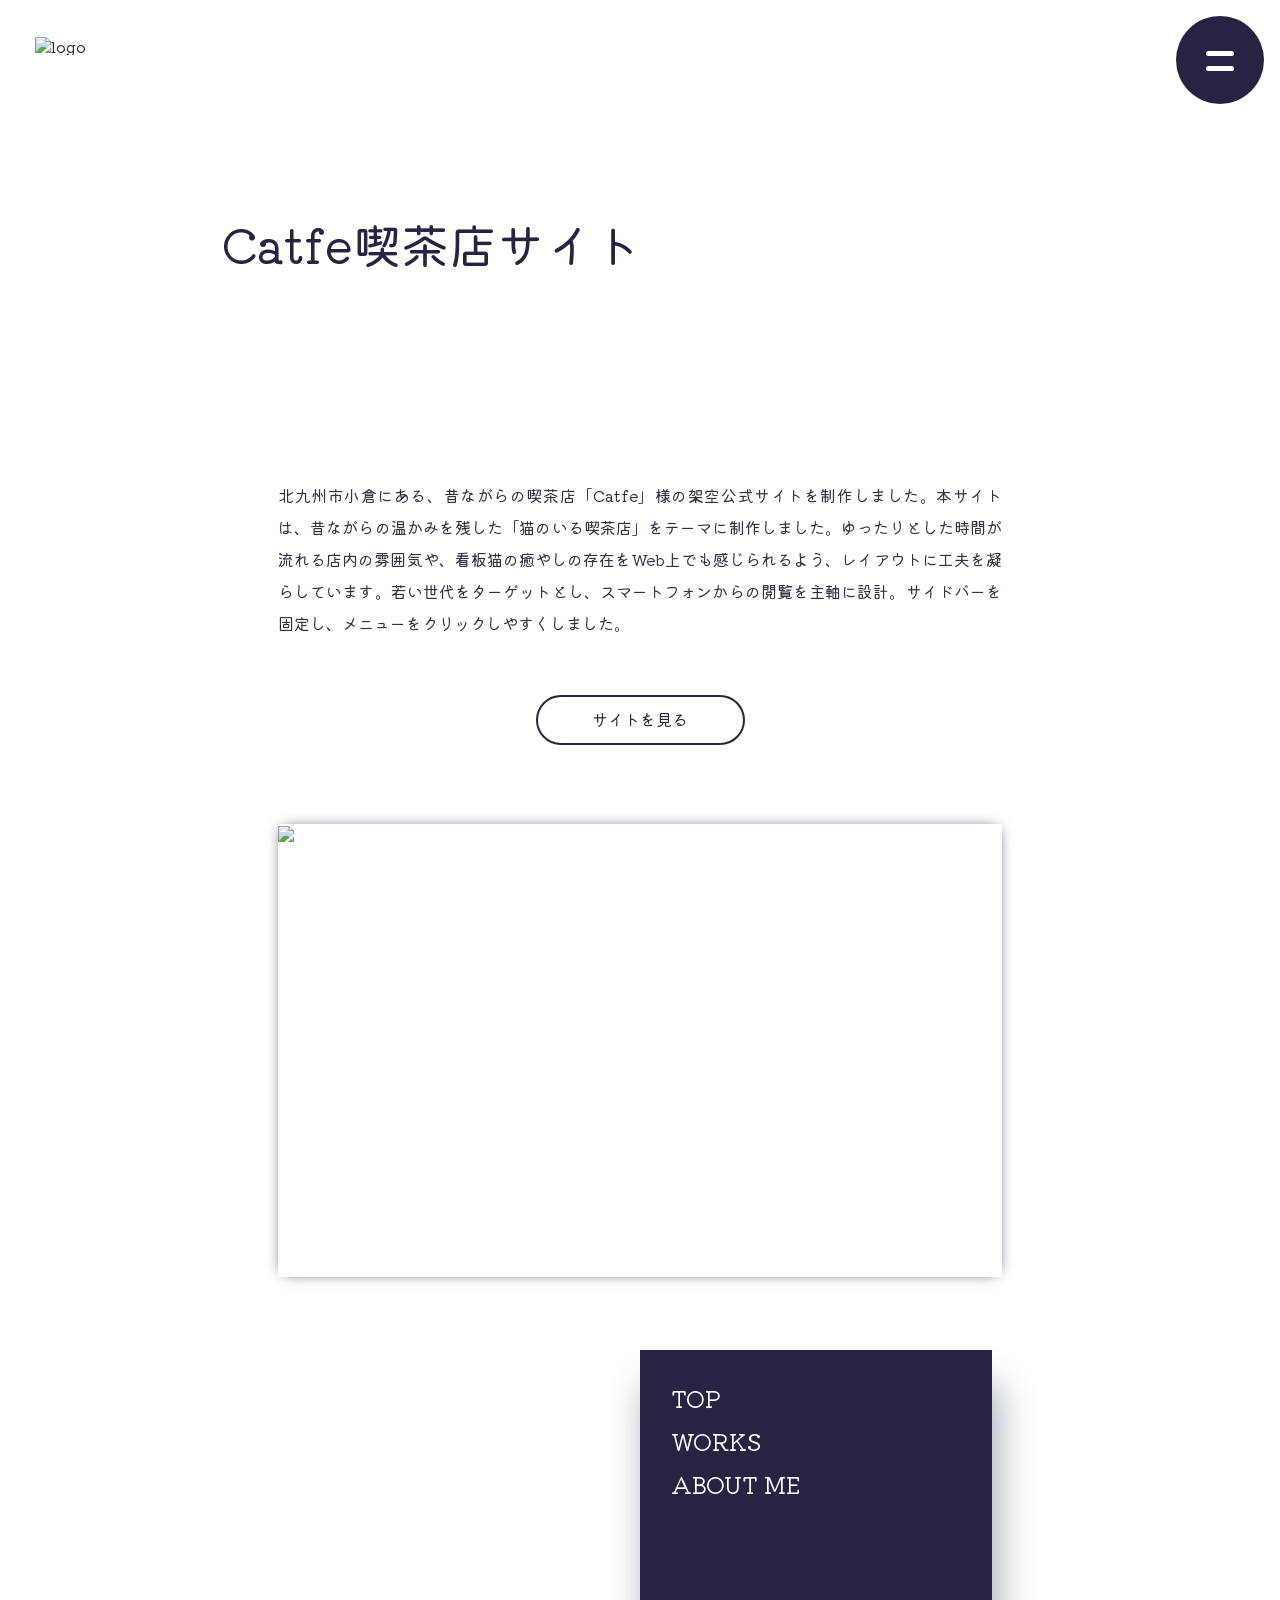
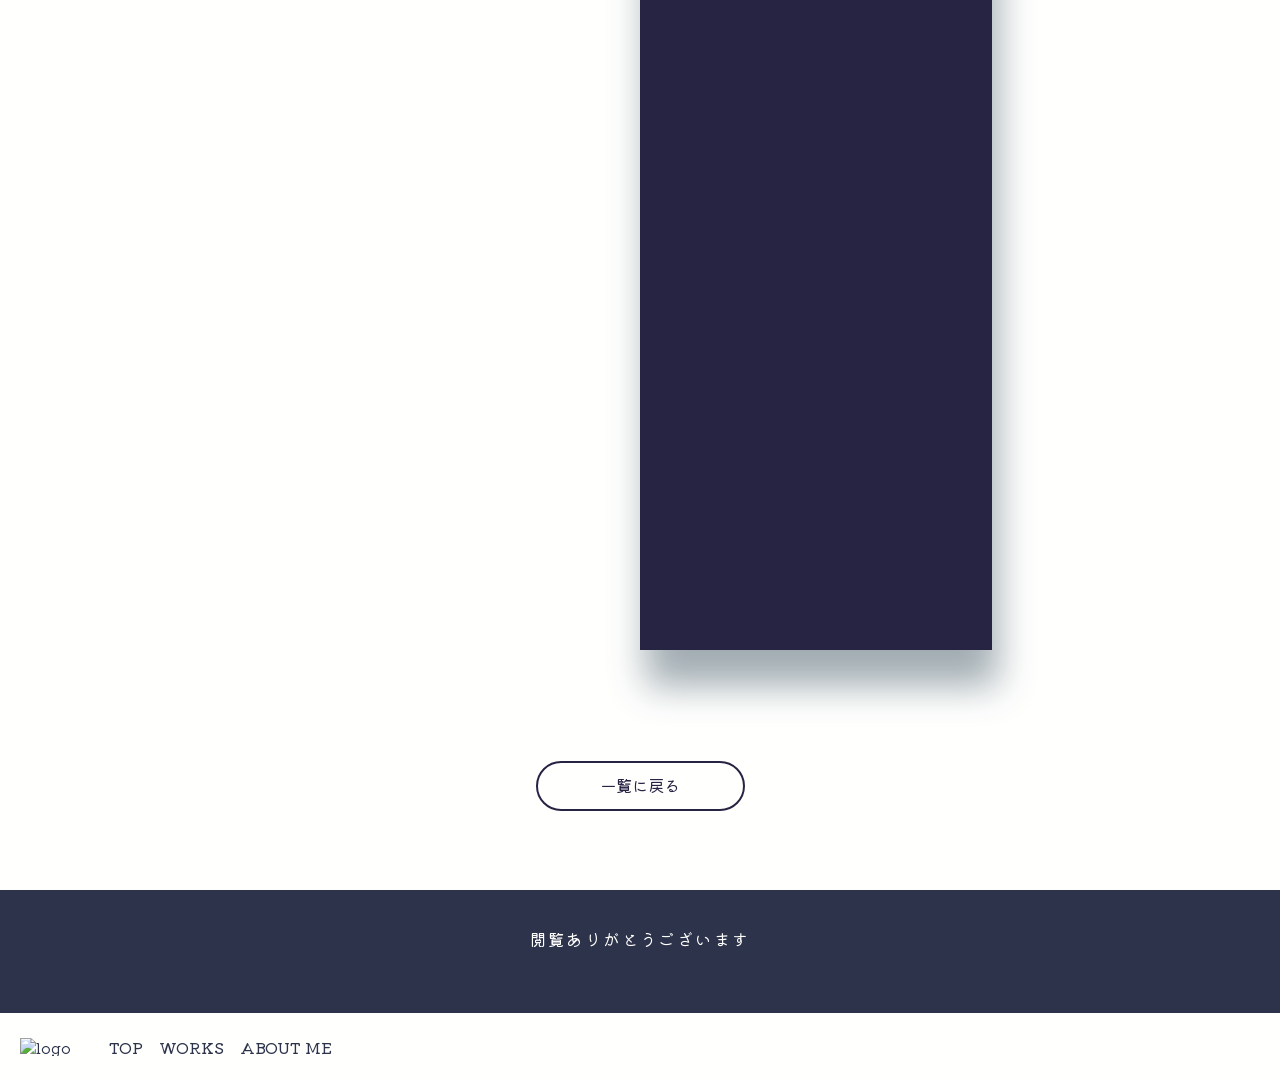
==== works_hp_cafe.html @ 80748ebc "Create works_hp_cafe.html" ====
<!DOCTYPE html>
<html lang="ja">
<head>
	<meta charset="utf-8">
	<meta name="viewport" content="width=device-width, initial-scale=1">
	<title>Portfolio</title>
	<link rel="preconnect" href="https://fonts.googleapis.com">
	<link rel="preconnect" href="https://fonts.gstatic.com" crossorigin>
	<link href="https://fonts.googleapis.com/css2?family=Kiwi+Maru&family=Kosugi&family=Kosugi+Maru&family=Zen+Maru+Gothic&display=swap" rel="stylesheet">
	<link rel="preconnect" href="https://fonts.gstatic.com" crossorigin>
	<link href="https://fonts.googleapis.com/css2?family=Kiwi+Maru&family=Kosugi&family=Kosugi+Maru&family=Lilita+One&family=Zen+Maru+Gothic&display=swap" rel="stylesheet">
	<link rel="stylesheet" href="https://cdnjs.cloudflare.com/ajax/libs/font-awesome/6.0.0-beta3/css/all.min.css" integrity="sha512-..." crossorigin="anonymous" />
	<link rel="stylesheet" type="text/css" href="css/style.css">
	<link rel="stylesheet" type="text/css" href="css/common.css">
</head>

<body>
	<header class="header">
		<h2 class="header_logo">
			<a href="index.html">
				<img src="img/logo.png" alt="logo">
			</a>
		</h2>
		<div class="menu_button">
            <div class="menu_circle"></div>
            <div class="hamb animation" id="hamb">
                <span class="line_menu animation"></span>
                <span class="line_menu animation"></span>
            </div>
        </div>
        <nav class="nav">
            <div class="nav_box">
            	<ul>
	            	<li><a href="index.html">TOP</a></li>
	            	<li><a href="works.html">WORKS</a></li>
	            	<li><a href="about.html">ABOUT ME</a></li>
            	</ul>
            </div>
           </nav>
	</header>

	<main>
		<div clasS="sub_mv hp_cafe">
			<div class="section_mv">
				<h2 class="sub_title">Catfe喫茶店サイト</h2>
			</div>
		</div>
		<div class="sub-wrapper">
			<section class="works_content">
				<div class="works_content_text">
					<p>北九州市小倉にある、昔ながらの喫茶店「Catfe」様の架空公式サイトを制作しました。本サイトは、昔ながらの温かみを残した「猫のいる喫茶店」をテーマに制作しました。ゆったりとした時間が流れる店内の雰囲気や、看板猫の癒やしの存在をWeb上でも感じられるよう、レイアウトに工夫を凝らしています。若い世代をターゲットとし、スマートフォンからの閲覧を主軸に設計。サイドバーを固定し、メニューをクリックしやすくしました。</p>
				</div>
				<a href="Catfe/index.html" class="more_btn">サイトを見る</a>
                
				<section>
                    <div class="fullsize-pc-image__img fadeIn">
                        <img src="img/works/hp/catfe_hp.jpg">
                    </div>
					<ul class="works_content_info">
                        <li class="works_content_item fadeIn">
							<h3>ターゲット</h3>
							<p>Instagramからお店に興味を持ってサイトに遷移した20代〜30代。<br>猫好きの方。</p>
						</li>
						<li class="works_content_item fadeIn">
							<h3>課題</h3>
							<p>お店の雰囲気や魅力を伝える場所がなく、新規客層が少ない。</p>
						</li>
						<li class="works_content_item fadeIn">
							<h3>情報設計</h3>
							<p>サイドバーを固定することで、メニューを見失うことがなく直感的に操作ができる配置にしていています。<br>
                                ユーザーにどのようなお店なのか、何が特徴なのかを順を追ってお伝えできるように構成しました。
                            </p>
						</li>
						<li class="works_content_item fadeIn">
							<h3>デザイン</h3>
							<p>ユーザーが入店前に店内の雰囲気を確認できるように、雰囲気を合わせたノスタルジーを感じる暖かい色合いにしました。<br>
                                お店の料理や店内の写真を多く配置し、魅力が伝わりやすいようなデザインを心がけました。
                            </p>
						</li>
                        <li class="works_content_item fadeIn">
							<h3>制作期間</h3>
                            <div class="production_period">
                                <ul>
                                    <li><p>デザイン</p></li>
                                    <li><p>コーディング</p></li>
                                </ul>
                                <ul>
                                    <li><p>2週間</p></li>
                                    <li><p>2週間</p></li>
                                </ul>
                            </div>
						</li>
                        <li class="works_content_item fadeIn">
							<h3>使用ツール</h3>
							<p>Figma / VScode / Sublime Text</p>
						</li>
					</ul>
				</section>
				<a href="index.html" class="more_btn">一覧に戻る</a>
			</section>
		</div>
	</main>

	<footer class="footer">
		<div id="contact" class="footer_contact">
			<div class="contact_wrapper">
				<h3>閲覧ありがとうございます</h3>
			</div>
		</div>

		<div class="footer_nav">
			<div class="footer_logo">
				<a href="index.html"><img src="img/logo.png" alt="logo"></a>
			</div>
			<ul class="footer_menu">
				<li class="nav_item_footer">
					<a href="index.html">TOP</a>
				</li>
				<li class="nav_item_footer">
					<a href="works.html">WORKS</a>
				</li>
				<li class="nav_item_footer">
					<a href="about.html">ABOUT ME</a>
				</li>
			</ul>
		</div>
	</footer>

	<script src="https://code.jquery.com/jquery-3.6.0.min.js"></script>
	<script src="js/main.js"></script>
</body>

</html>
---- css/style.css ----
@charset "UTF-8";

.section_mv {
        text-align: center;
}

.mv{
    width: 100%;
    height: 500px;
    z-index: 10;
    position: relative;
    background-color: #aeaeae;
    background: url('../img/top_mv.jpg');
    background-position: center;
}

.mv_logo {
    width: 50%;
    height: auto;
    top: 50%;
    left: 16%;
    position: absolute;
    justify-content: center;
    align-items: center;
}

.sub_mv {
    height: 250px;
    margin: 0px;
    position: relative;
    background-size: cover;
    background-position: center;
    overflow: hidden;
}

.hp_cafe {
    background-image: url('../img/works/hp/catfe_img.jpg');
}

.hp_portfolio {
    background-image: url('../img/works/hp/portfolio_img.jpg');
}

.bunner_hahanohi {
    background-image: url('../img/works/banner/hahanohi_mihon.jpg');
}

.bunner_spring {
    background-image: url('../img/works/banner/spring_bargain_mihon.jpg');
}

.bunner_nemophila {
    background-image: url('../img/works/banner/nemophila_mihon.jpg');
}

.sub_title {
    font-size: 2rem;
    top: 50%;
    left: 16%;
    position: absolute;
    color: #272343;
    background-color: #fffffe;
    padding: 1rem;
}

.works_title,.about_title {
    font-size: 3rem;
    margin: 60px auto 40px;
}

.works_title img,.about_title img {
    width: 50%;
}

.works_item {
    margin: 1.5rem 0 0;
    padding: 1rem;
    border-radius: 15px;
    box-sizing: border-box;
    display: inline-block;
    width: -webkit-fill-available;
    box-shadow: 0px 0px 14px -5px #2d334a;
}

.works_item:hover {
    opacity: 0.7;
    transition:0.1s;
    border: 2px solid #272343;
    box-shadow: 5px 5px #272343;
    transform: translate(-5px, -5px);
}

.works_img,.works_text {
    width: 100%;
}

.works_img {
    background-color: #aeaeae;
    border-radius: 15px;
    overflow: hidden;
    object-position: center top;
}

.works_img img {
    object-fit: cover;
    height: 100%;
    width: 100%;
}

.works_text {
    margin-top: 0.89rem;
}

.works_text h3 {
    position: relative;
    font-size: 1.5rem;
    font-weight: 500;
    letter-spacing: 0.15em;
    padding-bottom: 0.89rem;
    transition: all 0.4s;
}

.about_contbox {
    padding: 1.5rem;
    background-color: #bae8e8;
    box-shadow: 0px 0px 14px -5px #2d334a;
    border-radius: 15px;
}

.about_img {
    background-color: #fff;
    border-radius: 15px;
    border: 2px solid #2d334a;
    overflow: hidden;
    aspect-ratio: 1;
    width: 17.375rem;
    margin: 0 auto;
}

.about_img img{
    width: 100%;
    height: 100%;
    object-fit: cover;
}

.about_text {
    padding: 1rem;
}
.about_text p{
    line-height: 1.5;
}

.about_name {
    font-size: 2.5rem;
    margin-bottom: 1.5rem;
}

/*==========================
works
==========================*/
.tab{
    display: flex;
    flex-wrap: wrap;
}

.tab li a{
    display: block;
    background:#ddd;
    margin:0 2px;
    padding: 1rem 1.5rem;
    border-radius: 15px;
    border: 3px solid #272343;
}

.tab li.active a{
    background: #bae8e8;
}

.area {
    display: none;
    opacity: 0;
    padding:50px 20px;
    margin: 2.5rem 0;
    width: 100%;
    height: auto;
    flex-wrap: wrap;
    justify-content: space-between;
}

.area.is-active {
    display: flex;
    animation-name: displayAnime;/*ふわっと表示させるためのアニメーション*/
    animation-duration: 2s;
    animation-fill-mode: forwards;
}

@keyframes displayAnime{
    from {
        opacity: 0;
    }
    to {
        opacity: 1;
    }
}

.works_list {
    width: 100%;
    border: 2px solid #272343;
    padding: 1rem;
    border-radius: 15px;
    margin-bottom: 3rem;
}

.works_list:hover {
    opacity: 0.7;
    transition: 0.1s;
    border: 2px solid #272343;
    box-shadow: 5px 5px;
    transform: translate(-5px, -5px);
}

.works_list_img {
    height: 250px;
    border-radius: 15px;
    overflow: hidden;
    background-color: #aeaeae;
}

.works_list_img img {
    object-fit: cover;
    width: 100%;
    height: 100%;
}

.works_list_text {
    margin-top: 1rem;
}

.works_content_info {
    margin-top: 14px;
    align-items: stretch;
    justify-content: space-between;
    flex-wrap: wrap;
}

.fullsize-pc-image__img {
    width: 100%;
    height: auto;
    overflow: hidden;
    aspect-ratio: 1440 / 900;
    overflow-y: scroll;
    box-shadow: 0px 0px 14px -5px #2d334a;
}

.fullsize-pc-image__img_bunner {
    box-shadow: 0px 0px 14px -5px #2d334a;
}

.works_content_item,
.skill_list_item,
.strengths_list_item {
    display: flex;
    flex-direction: column;
    justify-content: flex-start;
    padding: 45px 20px;
    border-top: solid 1px #E5E5E5;
    opacity: 0; 
    transition: 1s;
    position: relative;
    top: 50px;
}

.works_content_item.active,
.skill_list_item.active,
.strengths_list_item.active{
    opacity: 1; 
    top: 0;
}

.works_content_item h3,
.skill_list_item h3,
.strengths_list_item h3 {
    font-size: 11.5px;
    letter-spacing: 0.12em;
    font-weight: 500;
    padding-top: 0px;
    padding-bottom: 20px;
    color: #2d334a;
}

.works_content_item p,
.skill_list_item p,
.strengths_list_item p {
    padding-left: 0px;
    line-height: 1.8em;
    font-size: 13px;
    flex: 1;
    text-align: justify;
}

.works_content_text p{
    width: auto;
    line-height: 2em;
    padding-bottom: 32px;
    margin-bottom: 0;
    text-align: justify;;
}

.production_period {
    display: flex;
    justify-content: space-between;
}

/*==========================
about
==========================*/
.about_text {
    width: 100%;
    animation: fadeIn 1s ease forwards 0.3s;
}

.about_text h1{
    font-size: 1.5rem;
    font-weight: 500;
    letter-spacing: 0.15em;
    margin-bottom: 1.2rem;
    padding-top: 8px;
}

.about_text span {
    color: #2d334a;
    font-size: 12px;
    font-family: "Albert Sans", sans-serif;
    letter-spacing: 0.15em;
    display: inline-block;
    position: relative;
    font-weight: 400;
    padding-left: 2px;
}

.sub_about_contbox {
    padding: 1rem;
    border-radius: 15px;
    background-color: #bae8e8;
}

.sub_about_img {
    width: 100%;
    height: auto;
    margin-bottom: 2rem;
    object-fit: cover;
    animation: blurIn 1.5s ease forwards;
}

.sub_about_img img {
    height: 100%;
    width: 100%;
    object-fit: cover;
    overflow: hidden;
    border-radius: 15px;
}

.about {
    max-width: 960px;
}

.skill h2, .strengths h2 {
    font-size: 22px;
    margin: 0;
    padding-bottom: 2.5rem;
}

.skill_text h3 {
    font-size: 1.2rem;
    font-weight: 600;
    font-family: "Kiwi Maru", serif;
    color: #17a09d;
    letter-spacing: 0.15em;
    padding-bottom: 30px;
}


/*==========================
pc
==========================*/
@media screen and (min-width: 768px) {
    .works_title {
        margin: 120px auto 80px;
    }

    .works_item {
        display: flex;
        margin: 4rem 1rem;
    }

    .works_item:nth-child(even) {
        flex-direction: row-reverse;
    }

    .works_img,.works_text {
        width: 50%;
    }

    .works_img {
        height: 250px;
    }

    .works_text {
        margin: auto 3rem;
    }

    .area:after {
        content: "";
        display: block;
        width: 45%; 
        height: 0;
    }

    .works_list {
        width: 45%;
    }

    .sub_about_contbox {
        display: flex;
        justify-content: center;
        align-items: center;
    }

    .sub_about_text{
        top: 60%;
        right: 60%;
    }

    .sub_about_img {
        height: auto;
        width: 300px;
        margin-bottom: 0;
        aspect-ratio: 1;
    }

    .skill h2, .strengths h2 {
        font-size: 38px;
        font-weight: 700;
        letter-spacing: 0.2em;
        position: relative;
        max-width: 1440px;
        margin: 0 auto;
    }

    .works_title img, 
    .about_title img {
        width: 30%;
    }

    .production_period {
        justify-content: left;
    }

    .sub_title {
        font-size: 3rem;
    }

    .fullsize-pc-image__img {
        height: auto;
        width: 100%;
    }

    .fullsize-pc-image__img img {
        width: 100%;
    }

    .sub_mv {
        height: 400px;
    }

}

@media screen and (min-width: 1025px) {
    .mv {
        position: relative;
        will-change: transform, opacity;
        margin: 0px;
        height: 350px;
    }

    .mv_logo {
        top: 30%;
    }

    .about_contbox {
        display: flex;
        margin: 4rem 1rem;
        justify-content: space-between;
    }

    .about_img {
        width: 25%;
    }

    .about_text {
        width: 60%;
    }

    .about_text {
        text-align: left;
    }

    .area:after {
        content: "";
        display: block;
        width: 32%; 
        height: 0;
    }

    .works_content_item,
    .skill_list_item,
    .strengths_list_item {
        flex-direction: inherit;
    }

    .works_content_item h3,
    .skill_list_item h3,
    .strengths_list_item h3 {
        width: 120px;
        font-size: 13px;
        letter-spacing: 0.12em;
        font-weight: 500;
        padding-top: 8px;        
    }

    .works_content_item p,
    .skill_list_item p,
    .strengths_list_item p{
        padding-left: 50px;
        line-height: 2em;
        font-size: 15px;
        flex: 1;
    }
}  

@media screen and (min-width: 1200px) {
    .works_list {
        width: 32%;
    }
}
---- css/common.css ----
@charset "UTF-8";

*, ::before, ::after {
    box-sizing: border-box;
    border-style: solid;
    border-width: 0;
}

html {
    scroll-behavior: smooth;
    line-height: 1.15;
    -webkit-text-size-adjust: 100%;
    -webkit-tap-highlight-color: transparent;
    height: 100vh;
}

body {
    margin: 0;
    font-family: "Kiwi Maru", serif;
    background-color: #fffffe;
    color: #2d334a;
}

main {
  display: block;
}

img {
    max-width: 100%;
    height: auto;
}

svg,img,embed,object,iframe {
    vertical-align: bottom;
}

a {
    background-color: transparent;
    text-decoration: none;
    color: inherit;
}

h1, h2, h3, h4, h5, h6 {
    font-size: inherit;
    font-weight: inherit;
    margin: 0;
    color: #272343;
}

p,table,blockquote,address,pre,iframe,form,figure,dl {
    margin: 0;
}

ul,ol {
    margin: 0;
    padding: 0;
    list-style: none;
}


button,input,optgroup,select,textarea {
  -webkit-appearance: none; /* 1 */
  appearance: none;
  vertical-align: middle;
  color: inherit;
  font: inherit;
  background: transparent;
  padding: 0;
  margin: 0;
  border-radius: 0;
  text-align: inherit;
  text-transform: inherit; /* 2 */
}

button,
[type="button"],
[type="reset"],
[type="submit"] {
  cursor: pointer;
}

.top-wrapper{
    max-width: 100%;
    height: auto;
    padding: 0 1rem;
}

.sub-wrapper {
    padding-inline: 38px;
    max-width: 700px;
    margin: 0 auto;
}

section {
    margin: 4.9375rem auto;
}

/*==========================
header
==========================*/
.header_button {
    transform: translate(0px, 0px);
    opacity: 1;
    position: fixed;
    width: 100%;
    z-index: 201;
}

.header {
    position: relative;
    z-index: 100;
}

.header_logo {
    width: 9.8125rem;
    position: fixed;
    top: 1.125rem;
    left: 1.1875rem;
    z-index: 1000;
}

.btn_menu {
    width: 3.125rem;
    position: fixed;
    top: 1.125rem;
    right: 0.75rem;
    z-index: 1000;
}

.menu_button {
    position: relative;
}

.menu_circle.active {
    background-color: white;
    animation: poyopoyomenu 0.65s ease;
}

.menu_circle {
    position: fixed;
    cursor: pointer;
    z-index: 300;
    width: 3.425rem;
    height: 3.425rem;
    border-radius: 400px;
    top: 0.875rem;
    right: 1rem;
    padding: 1rem;
    background-color: #272343;
    transition: all .3s;
}

.menu_circle:hover {
    transform: scale(1.1, 1.1);
}

.menu_circle.active {
    background-color: white;
    animation: poyopoyomenu 0.65s ease;
}

.hamb {
    position: fixed;
    cursor: pointer;
    z-index: 300;
    top: 1.79rem;
    right: 2.68rem;
    width: 1.375rem;
    height: 1.75rem;
    border-radius: 400px;
    transform: translateX(50%);
}

.line_menu {
    position: absolute;
    width: 1.375rem;
    height: 0.24rem;
    background-color: white;
    border-radius: 300px;
}

#hamb.active .line_menu {
    background-color: #272343;
}

.animation {
    transition: all .6s;
}

.line_menu:nth-child(1) {
    top: 0.3125rem;
    animation: line01 .35s forwards;
}

.line_menu:nth-child(2) {
    top: 1rem;
    animation: line02 .35s forwards;
}

#hamb.active .line_menu:nth-child(1) {
    animation: line01_2 .35s forwards;

}

#hamb.active .line_menu:nth-child(2) {
    animation: line02_2 .35s forwards;

}

@keyframes line01 {
    0% {
        transform: translateY(0.3625rem) rotate(45deg);
    }

    50% {
        transform: translateY(0.3625rem) rotate(0);
    }

    100% {
        transform: translateY(0) rotate(0);
    }
}

@keyframes line02 {
    0% {
        transform: translateY(-0.3625rem) rotate(-45deg);
    }

    50% {
        transform: translateY(-0.3625rem) rotate(0);
    }

    100% {
        transform: translateY(0) rotate(0);
    }
}

@keyframes line01_2 {
    0% {
        transform: translateY(0) rotate(0);
    }

    50% {
        transform: translateY(0.3625rem) rotate(0);
    }

    100% {
        transform: translateY(0.3625rem) rotate(45deg);
    }
}

@keyframes line02_2 {
    0% {
        transform: translateY(0) rotate(0);
    }

    50% {
        transform: translateY(-0.3625rem) rotate(0);
    }
 
    100% {
        transform: translateY(-0.3625rem) rotate(-45deg);
    }
}

.menu_button {
    position: relative;
}

.nav {
    width: 100%;
    height: 100vh;
    position: fixed;
    transform: translateY(100vh);
    z-index: 200;
    transition: all 0.4s;
}

.nav.active {
    animation: menu 0.4s steps(20);
    transform: translateY(0);
}

.nav_box {
    margin: 6.1rem auto;
    padding: 2.2rem 1.963125rem 4rem;
    background-color: #272343;
    background-size: cover;
    background-repeat: no-repeat;
    width: 92.9157333333%;
    height: 100vh;
    top: 0;
    left: 0;
    z-index: 100;
    transition: transform 0.4s;
}

.nav_box li {
    margin-bottom: 1rem;
}

.nav_box li a {
    font-size: 1.45rem;
    color: #fffffe;
}

.nav_box li a:hover {
    color: #ffd803;
}

/*==========================
footer
==========================*/
.footer {
    z-index: 5;
    position: relative;
}

.footer_contact {
    text-align: center;
    background-size: cover;
    background-repeat: no-repeat;
    background-position: top center;
    width: 100%;
    padding: 2.5rem 0;
    background-color: #2d334a;
}

.contact_wrapper {
    max-width: 1080px;
    margin: 0 auto;
    position: relative;
}

.footer_contact h3{
    font-size: 1rem;
    letter-spacing: 0.15em;
    margin-bottom: 24px;
    color: #fffffe;
}

.contact_text {
    font-size: 3.5rem;
    font-weight: 700;
    color: #fffffe;
    margin-bottom: 2rem;
}

.contact_mail p {
    font-size: 14px;
    margin-bottom: 20px;
    color: #fffffe;
}

.mail_btn {
    width: 274px;
    padding: 14px 24px 14px 10px;
    font-size: 0.7rem;
    letter-spacing: 0.12em;
    display: flex;
    justify-content: center;
    align-items: center;
    margin: 0 auto;
    border: 2px solid #fffffe;
    border-radius: 40px;
    background-color: #fffffe;
    color: #2d334a;
    position: relative;
    transition: all 0.3s;
}

.mail_btn:hover {
    background-color: #ffd803;
}

.footer_nav {
    display: none;
 }

/*==========================
btn
==========================*/
.more_btn {
    width: 209px;
    padding: 14px 0 16px 0;
    font-size: 16px;
    position: relative;
    text-align: center;
    text-decoration: none;
    display: block;
    margin: 1.5rem auto;
    color: #272343;
    background-color: #fffffe;
    line-height: 1;
    border-radius: 50px;
    border: 2px solid #272343;
    transition: all .2s;
}

.more_btn:hover {
  background-color: #ffd803;
}

/*==========================
pc
==========================*/
@media screen and (min-width: 768px) {

    .header_logo {
        width: 14.3125rem;
        top: 2.3125rem;
        left: 2.1875rem;
    }

    .btn_menu {
        width: 5.5rem;
        top: 1.9rem;
        right: 2.1875rem;
    }

    .menu_circle {
        width: 5.5rem;
        height: 5.5rem;
        top: 1rem;
    }

    .hamb {
        top: 2.9rem;
        right: 3.75rem;
        width: 1.75rem;
    }

    .line_menu {
        width: 1.75rem;
        height: 0.3125rem;
        background-color: white;
    }

    .line_menu:nth-child(1) {
        top: 0.23rem;
    }

    .line_menu:nth-child(1) {
        top: 0.3125rem;
        animation: line01 .35s forwards;
    }

    .line_menu:nth-child(2) {
        top: 1.201rem;
    }

        @keyframes line01 {
        0% {
            transform: translateY(0.8375rem) rotate(45deg);
        }

        50% {
            transform: translateY(0.8375rem) rotate(0);
        }

        100% {
            transform: translateY(0) rotate(0);
        }
    }

    @keyframes line02 {
        0% {
            transform: translateY(-0.8375rem) rotate(-45deg);
        }

        50% {
            transform: translateY(-0.8375rem) rotate(0);
        }

        100% {
            transform: translateY(0) rotate(0);
        }
    }

    @keyframes line01_2 {
        0% {
            transform: translateY(0) rotate(0);
        }

        50% {
            transform: translateY(0.495rem) rotate(0);
        }

        100% {
            transform: translateY(0.495rem) rotate(45deg);
        }
    }

    @keyframes line02_2 {
        0% {
            transform: translateY(0) rotate(0);
        }

        50% {
            transform: translateY(-0.495rem) rotate(0);
        }

        100% {
            transform: translateY(-0.495rem) rotate(-45deg);
        }
    }

    .nav_box {
        width: 22rem;
        filter: drop-shadow(6.27px 36.055px 18.811px rgba(7, 38, 55, 0.38));
        margin: auto;
        position: absolute;
        left: 50%;
        top: 50%;
    }

    .top-wrapper{
        position: relative;
        max-width: 80vw;
        padding: 0;
        margin: 0 auto;
        overflow: hidden;
    }

    .sub-wrapper {
        max-width: 800px;
        margin: 0 auto;
    }

    .contact_mail p {
        font-size: 14px;
        margin-bottom: 24px;
    }

    .mail_btn {
        width: 420px;
        padding: 23px 95px 23px 80px;
    }

    .footer_nav {
        display: flex;
        justify-content: left;
        align-items: center;
        padding: 25px 20px;
    }

    .footer_menu {
        margin-top: 0;
        margin-left: 2.375rem;
        margin-right: 2.375rem;
        display: flex;
        align-items: flex-end;
        flex-flow: nowrap;
        gap: 1rem;
        font-weight: 500;
    }

    .footer_menu a:hover {
        color: #ffd803;
    }

    .footer_logo {
        max-width: 200px;
    }

}
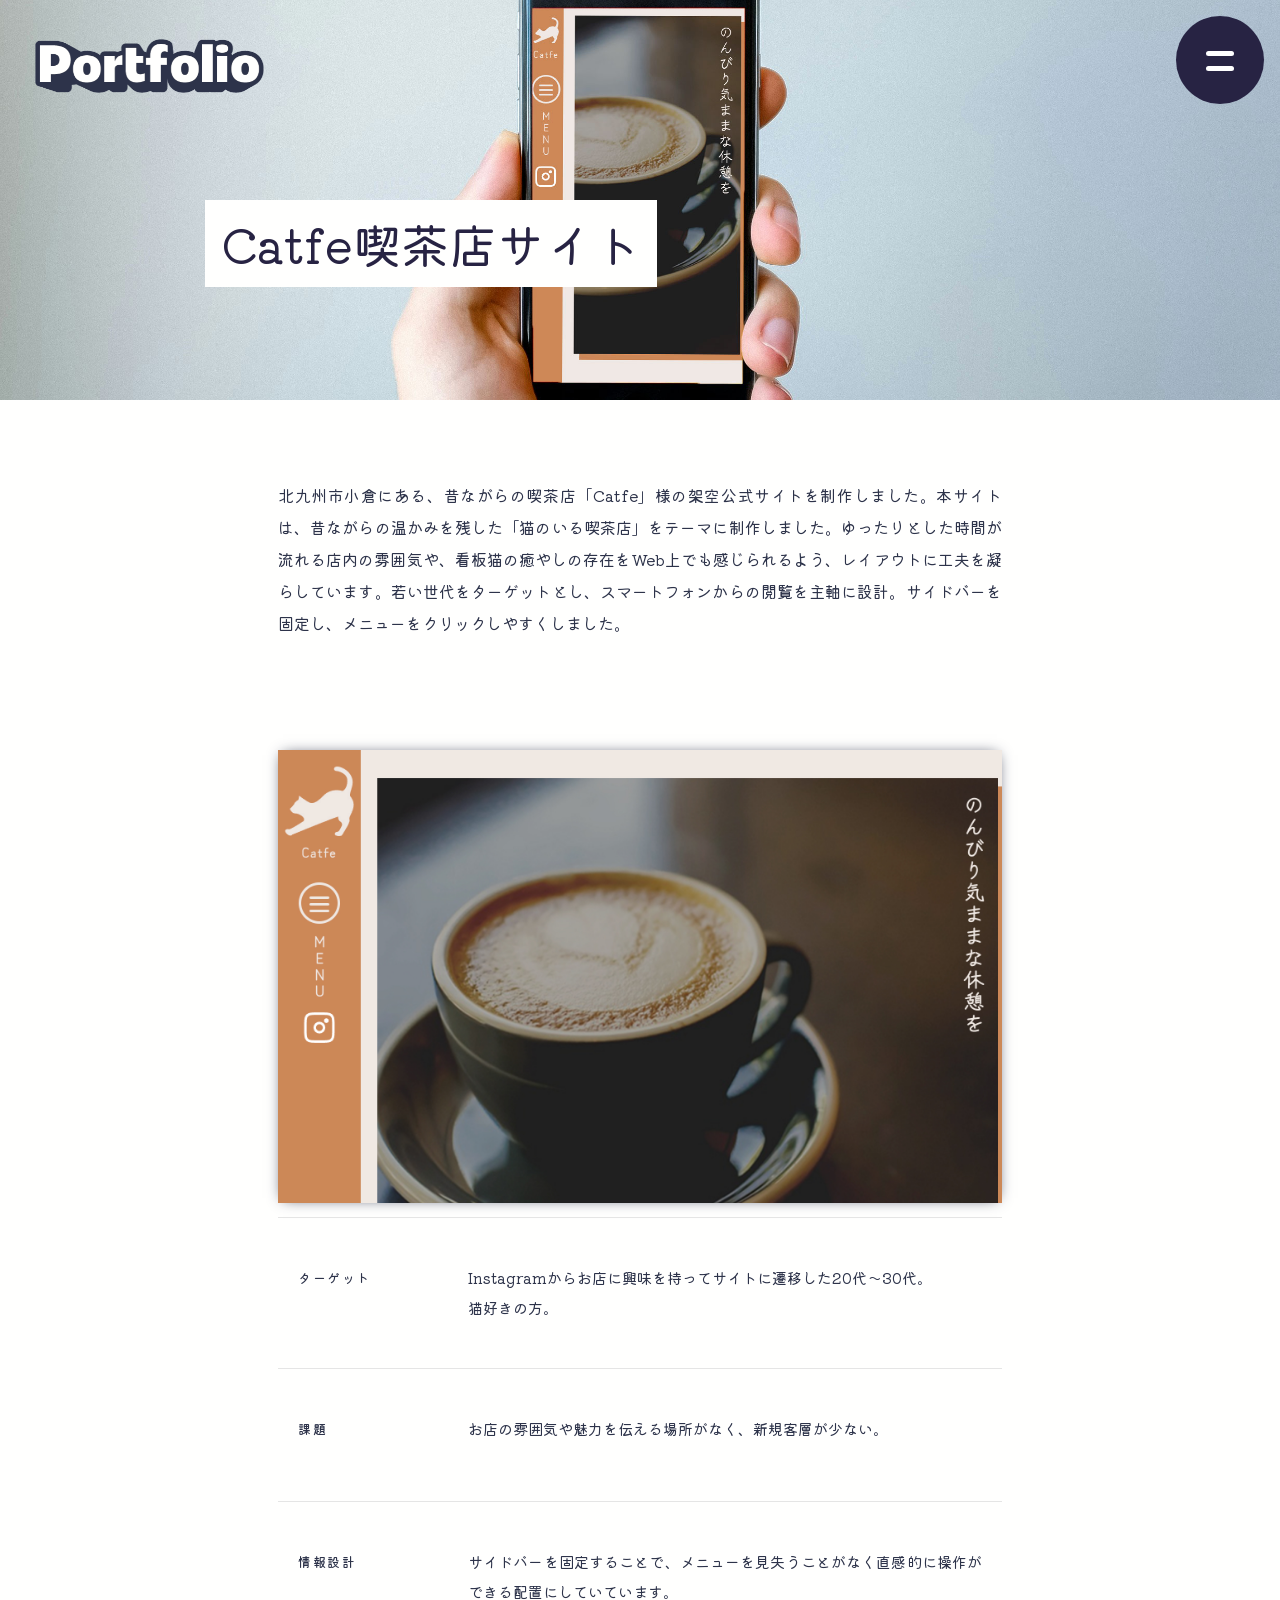
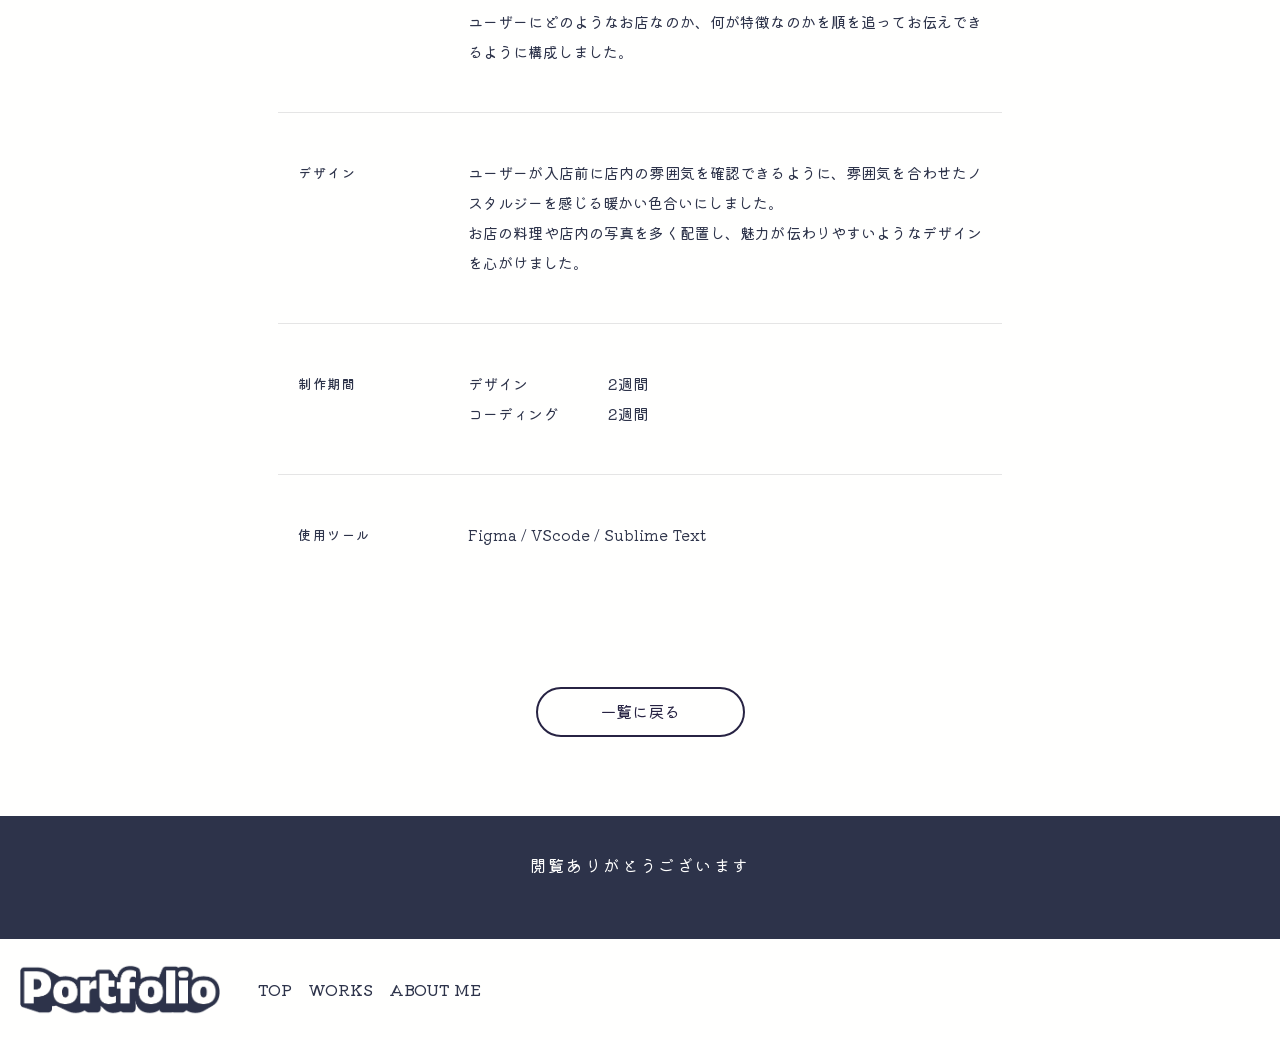
==== commit 5e2c633d: "Update works_hp_cafe.html" ====
--- a/works_hp_cafe.html
+++ b/works_hp_cafe.html
@@ -50,7 +50,7 @@
 				<div class="works_content_text">
 					<p>北九州市小倉にある、昔ながらの喫茶店「Catfe」様の架空公式サイトを制作しました。本サイトは、昔ながらの温かみを残した「猫のいる喫茶店」をテーマに制作しました。ゆったりとした時間が流れる店内の雰囲気や、看板猫の癒やしの存在をWeb上でも感じられるよう、レイアウトに工夫を凝らしています。若い世代をターゲットとし、スマートフォンからの閲覧を主軸に設計。サイドバーを固定し、メニューをクリックしやすくしました。</p>
 				</div>
-				<a href="Catfe/index.html" class="more_btn">サイトを見る</a>
+				<!--<a href="Catfe/index.html" class="more_btn">サイトを見る</a>-->
                 
 				<section>
                     <div class="fullsize-pc-image__img fadeIn">
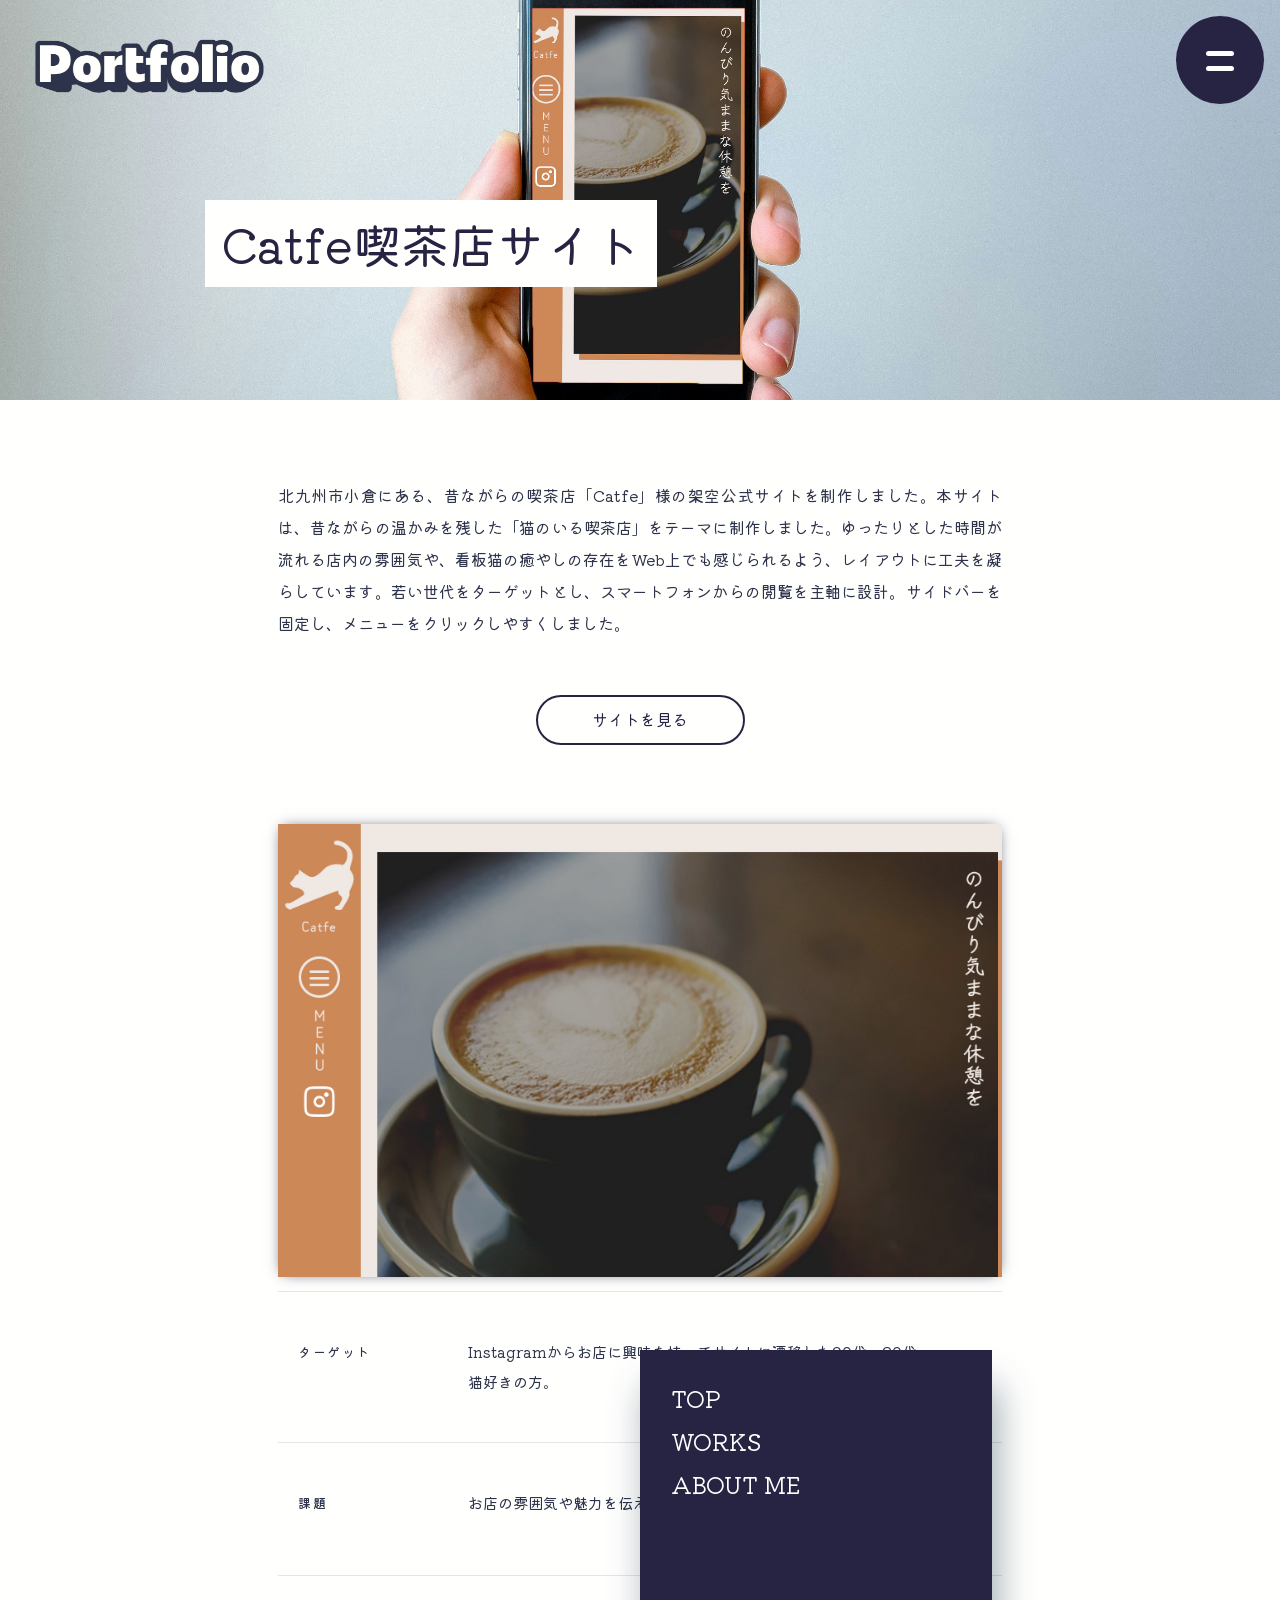
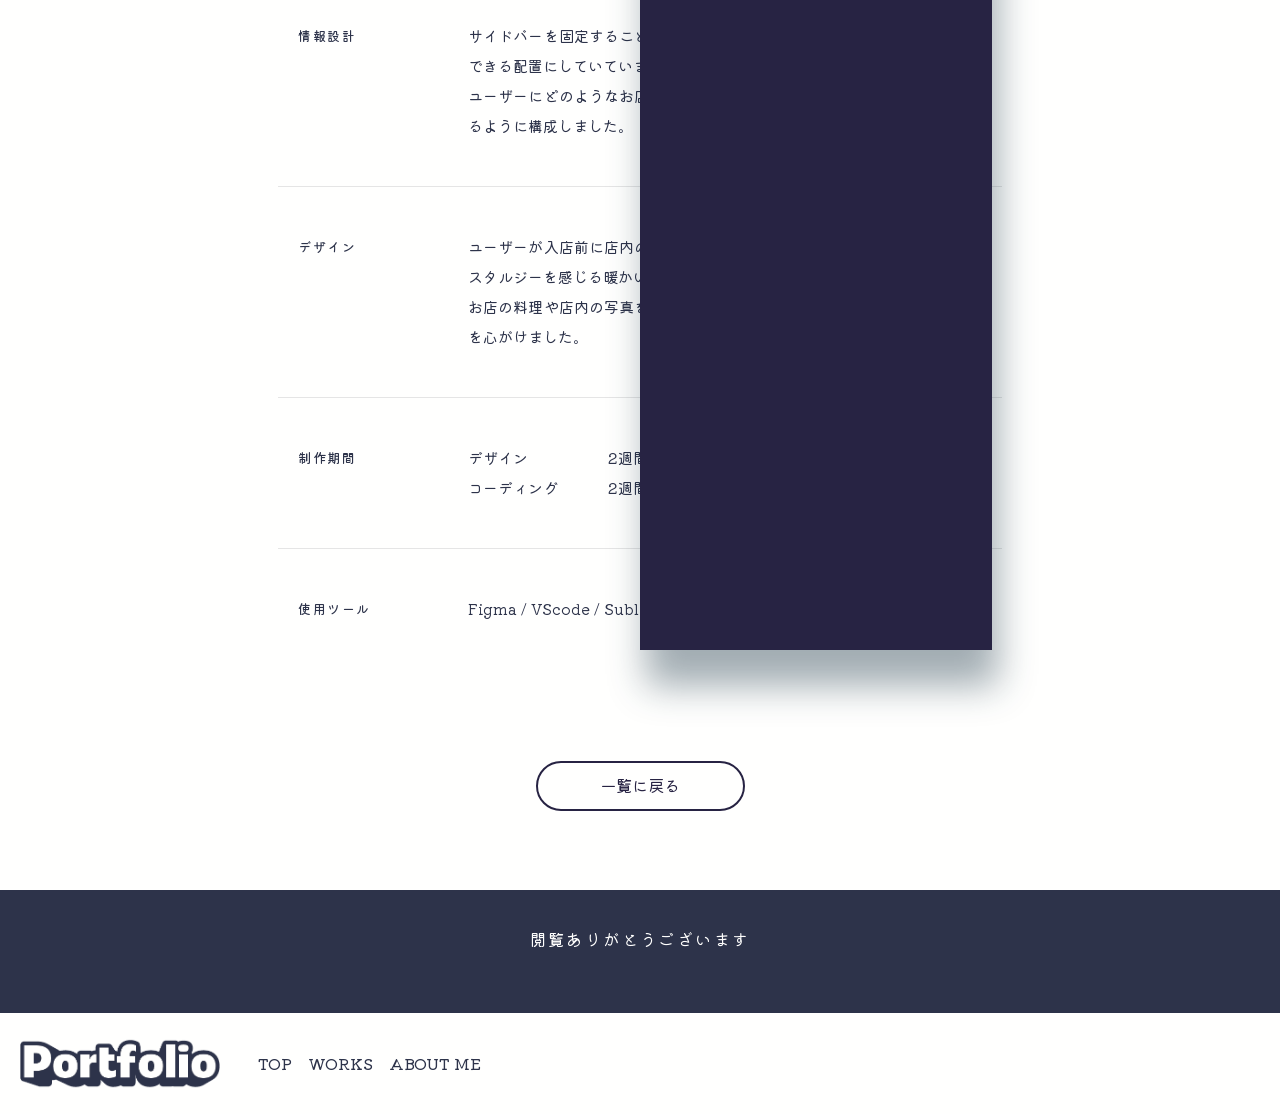
==== commit 0f5f0110: "Update works_hp_cafe.html" ====
--- a/works_hp_cafe.html
+++ b/works_hp_cafe.html
@@ -50,7 +50,7 @@
 				<div class="works_content_text">
 					<p>北九州市小倉にある、昔ながらの喫茶店「Catfe」様の架空公式サイトを制作しました。本サイトは、昔ながらの温かみを残した「猫のいる喫茶店」をテーマに制作しました。ゆったりとした時間が流れる店内の雰囲気や、看板猫の癒やしの存在をWeb上でも感じられるよう、レイアウトに工夫を凝らしています。若い世代をターゲットとし、スマートフォンからの閲覧を主軸に設計。サイドバーを固定し、メニューをクリックしやすくしました。</p>
 				</div>
-				<!--<a href="Catfe/index.html" class="more_btn">サイトを見る</a>-->
+				<a href="Catfe/index.html" class="more_btn">サイトを見る</a>
                 
 				<section>
                     <div class="fullsize-pc-image__img fadeIn">
